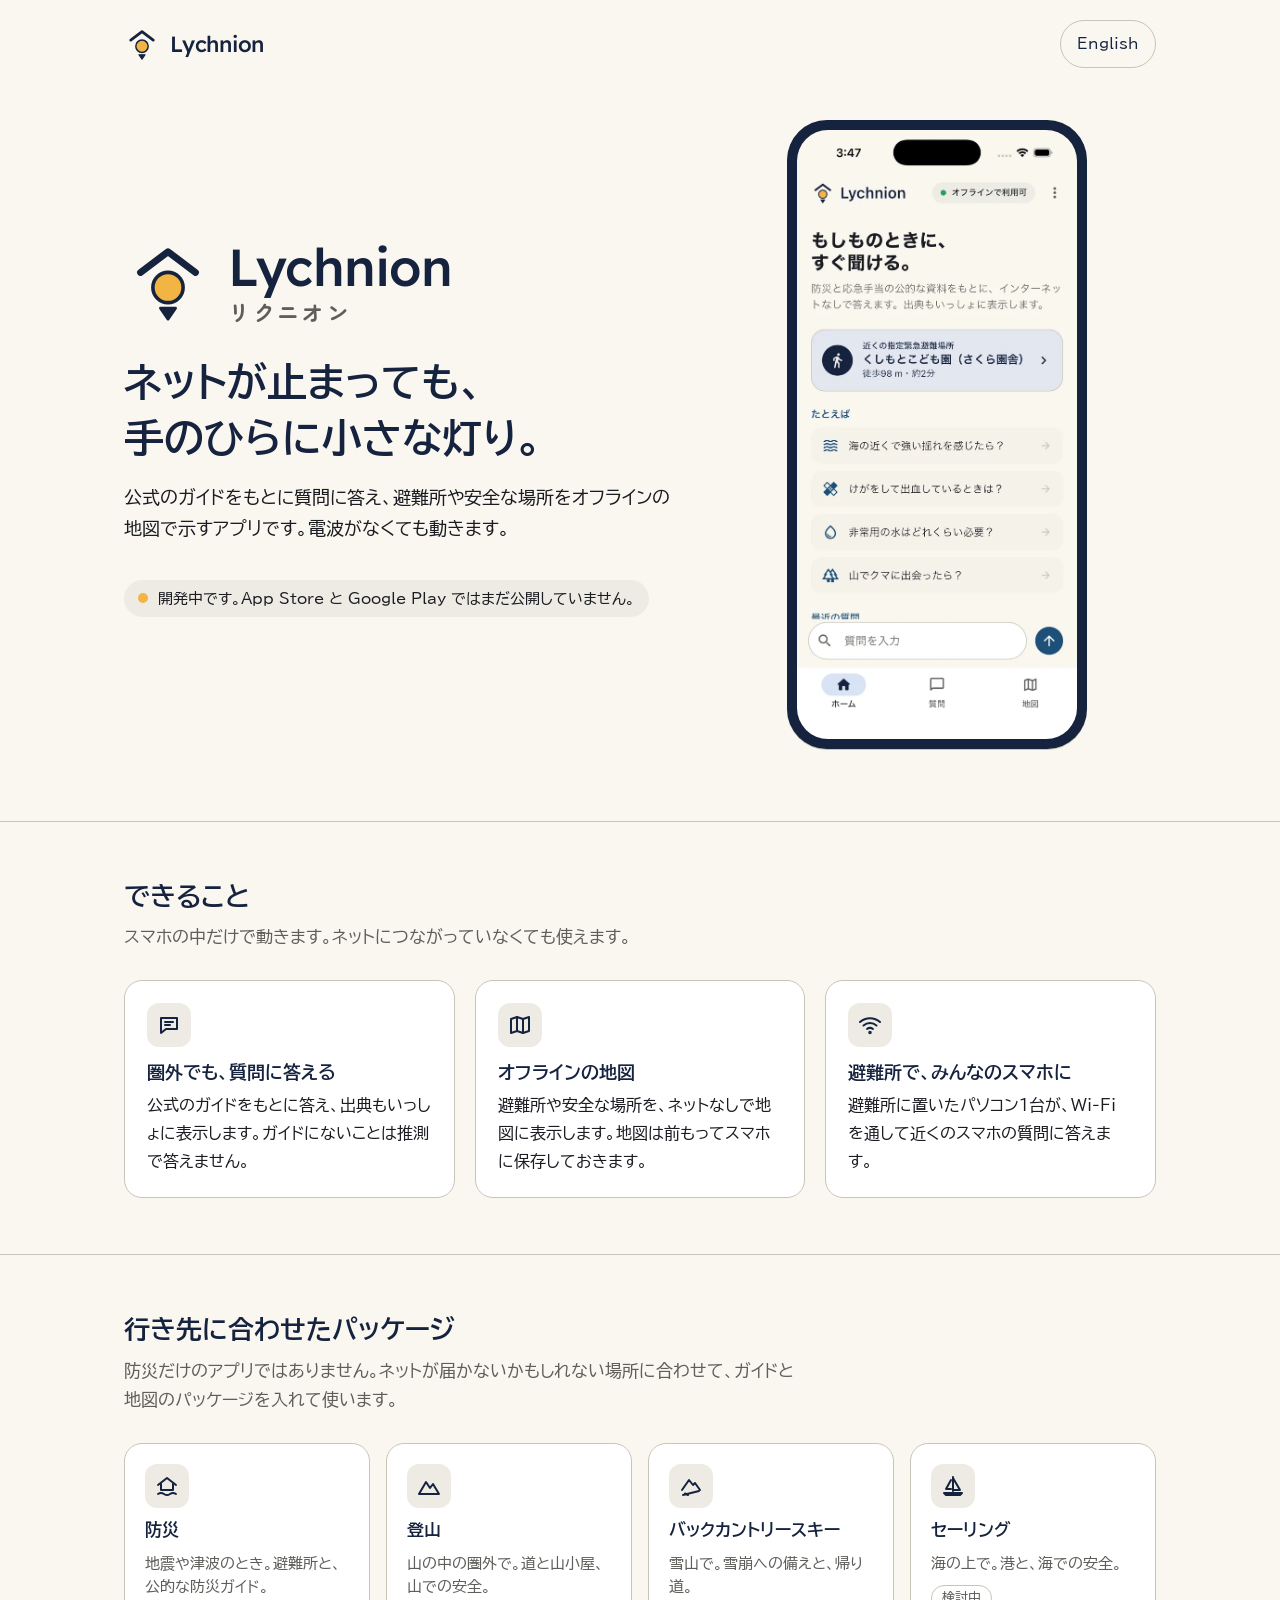
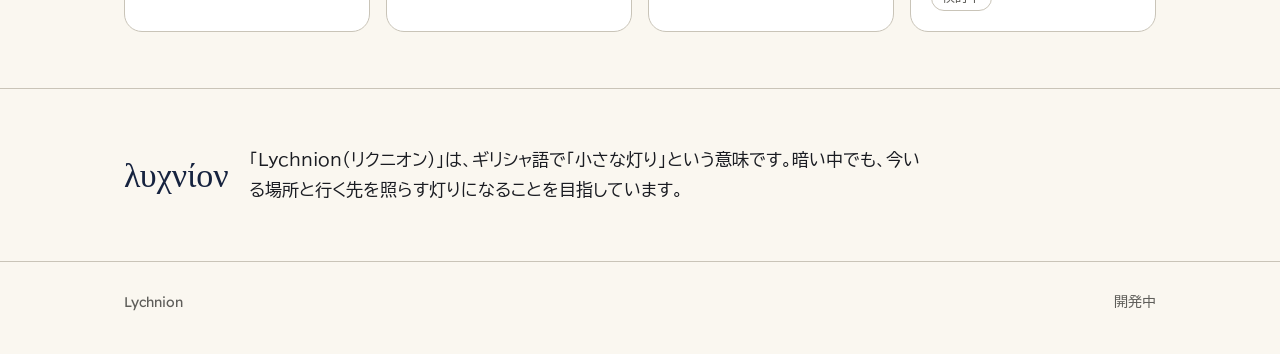
==== ja/index.html @ 4b14c9bc "Add temporary Lychnion landing page (en + ja)" ====
<!doctype html>
<html lang="ja">
<head>
<meta charset="utf-8">
<meta name="viewport" content="width=device-width, initial-scale=1">
<title>Lychnion（リクニオン）｜ネットが止まっても、手のひらに小さな灯り。</title>
<meta name="description" content="Lychnion（リクニオン）は、ネットがつながらなくても使えるお助けアプリです。公式のガイドをもとに質問に答え、避難所や安全な場所をオフライン地図で示します。開発中。">
<link rel="alternate" hreflang="ja" href="https://lychnion.github.io/ja/">
<link rel="alternate" hreflang="en" href="https://lychnion.github.io/">
<link rel="alternate" hreflang="x-default" href="https://lychnion.github.io/">
<meta property="og:type" content="website">
<meta property="og:site_name" content="Lychnion">
<meta property="og:title" content="Lychnion（リクニオン）">
<meta property="og:description" content="ネットが止まっても、手のひらに小さな灯り。公式ガイドから答え、オフライン地図で安全な場所を示すアプリ（開発中）。">
<meta property="og:url" content="https://lychnion.github.io/ja/">
<meta property="og:image" content="https://lychnion.github.io/assets/og-ja.png">
<meta property="og:locale" content="ja_JP">
<meta name="twitter:card" content="summary_large_image">
<meta name="theme-color" content="#FAF7F0" media="(prefers-color-scheme: light)">
<meta name="theme-color" content="#16233F" media="(prefers-color-scheme: dark)">
<link rel="icon" href="../assets/favicon.svg" type="image/svg+xml">
<link rel="icon" href="../assets/favicon-32.png" sizes="32x32" type="image/png">
<link rel="apple-touch-icon" href="../assets/apple-touch-icon.png">
<link rel="preconnect" href="https://fonts.googleapis.com">
<link rel="preconnect" href="https://fonts.gstatic.com" crossorigin>
<link rel="stylesheet" href="https://fonts.googleapis.com/css2?family=BIZ+UDPGothic:wght@400;700&family=Lexend:wght@400;500&display=swap">
<link rel="stylesheet" href="https://fonts.googleapis.com/css2?family=Zen+Maru+Gothic:wght@700&text=%E3%83%AA%E3%82%AF%E3%83%8B%E3%82%AA%E3%83%B3&display=swap">
<link rel="stylesheet" href="../assets/style.css">
</head>
<body>

<header class="wrap top">
  <a class="brand" href="./" aria-label="Lychnion ホーム">
    <svg class="mark" viewBox="0 0 64 64" width="36" height="36" aria-hidden="true"><path class="roof" d="M12 25 L32 10 L52 25"/><circle class="light" cx="32" cy="36" r="11"/><path class="pin" d="M26.5 51 H37.5 L32 59 Z"/></svg>
    Lychnion
  </a>
  <a class="lang" href="../" hreflang="en" lang="en">English</a>
</header>

<main>
  <div class="wrap hero">
    <div>
      <div class="lockup">
        <svg class="mark" viewBox="0 0 64 64" width="88" height="88" role="img" aria-label="Lychnion のマーク"><path class="roof" d="M12 25 L32 10 L52 25"/><circle class="light" cx="32" cy="36" r="11"/><path class="pin" d="M26.5 51 H37.5 L32 59 Z"/></svg>
        <div class="names">
          <span class="latin" lang="en">Lychnion</span>
          <span class="kana">リクニオン</span>
        </div>
      </div>
      <h1 class="tagline">ネットが止まっても、<br>手のひらに小さな灯り。</h1>
      <p class="lead">公式のガイドをもとに質問に答え、避難所や安全な場所をオフラインの地図で示すアプリです。電波がなくても動きます。</p>
      <p class="status"><span class="dot" aria-hidden="true"></span>開発中です。App Store と Google Play ではまだ公開していません。</p>
    </div>
    <div class="phone">
      <img src="../assets/phone-lychnion.webp" width="603" height="1311" alt="Lychnion のホーム画面。「もしものときに、すぐ聞ける。」の見出し、近くの指定緊急避難場所、質問の例が並んでいる。">
    </div>
  </div>

  <section>
    <div class="wrap">
      <h2>できること</h2>
      <p class="section-lead">スマホの中だけで動きます。ネットにつながっていなくても使えます。</p>
      <div class="grid">
        <div class="card">
          <div class="icon"><svg viewBox="0 0 24 24" aria-hidden="true"><path d="M4 5h16v11H9l-5 4z"/><path d="M8 9h8"/><path d="M8 12h5"/></svg></div>
          <h3>圏外でも、質問に答える</h3>
          <p>公式のガイドをもとに答え、出典もいっしょに表示します。ガイドにないことは推測で答えません。</p>
        </div>
        <div class="card">
          <div class="icon"><svg viewBox="0 0 24 24" aria-hidden="true"><path d="M9 4 3 6v14l6-2 6 2 6-2V4l-6 2z"/><path d="M9 4v14"/><path d="M15 6v14"/></svg></div>
          <h3>オフラインの地図</h3>
          <p>避難所や安全な場所を、ネットなしで地図に表示します。地図は前もってスマホに保存しておきます。</p>
        </div>
        <div class="card">
          <div class="icon"><svg viewBox="0 0 24 24" aria-hidden="true"><path d="M2 9a15 15 0 0 1 20 0"/><path d="M5.5 12.5a10 10 0 0 1 13 0"/><path d="M9 16a5 5 0 0 1 6 0"/><circle cx="12" cy="19.5" r="0.8"/></svg></div>
          <h3>避難所で、みんなのスマホに</h3>
          <p>避難所に置いたパソコン1台が、Wi‑Fi を通して近くのスマホの質問に答えます。</p>
        </div>
      </div>
    </div>
  </section>

  <section>
    <div class="wrap">
      <h2>行き先に合わせたパッケージ</h2>
      <p class="section-lead">防災だけのアプリではありません。ネットが届かないかもしれない場所に合わせて、ガイドと地図のパッケージを入れて使います。</p>
      <ul class="packages">
        <li>
          <div class="icon"><svg viewBox="0 0 24 24" aria-hidden="true"><path d="M3 11 12 4l9 7"/><path d="M6 10v6h12v-6"/><path d="M3 20c2-1.4 4-1.4 6 0s4 1.4 6 0 4-1.4 6 0"/></svg></div>
          <strong>防災</strong>
          <span>地震や津波のとき。避難所と、公的な防災ガイド。</span>
        </li>
        <li>
          <div class="icon"><svg viewBox="0 0 24 24" aria-hidden="true"><path d="M2 20 9 8l4 6 3-4 6 10z"/></svg></div>
          <strong>登山</strong>
          <span>山の中の圏外で。道と山小屋、山での安全。</span>
        </li>
        <li>
          <div class="icon"><svg viewBox="0 0 24 24" aria-hidden="true"><path d="M3 16 10 6l4 5 2-2 5 7"/><path d="M4 21 20 17"/><path d="M6 19.5 9 21"/></svg></div>
          <strong>バックカントリースキー</strong>
          <span>雪山で。雪崩への備えと、帰り道。</span>
        </li>
        <li>
          <div class="icon"><svg viewBox="0 0 24 24" aria-hidden="true"><path d="M12 3v14"/><path d="M12 4l7 12h-7"/><path d="M10 6 5 15h5"/><path d="M3 19h18l-2 2H5z"/></svg></div>
          <strong>セーリング</strong>
          <span>海の上で。港と、海での安全。</span>
          <span class="tag">検討中</span>
        </li>
      </ul>
    </div>
  </section>

  <section>
    <div class="wrap name-note">
      <span class="greek" lang="el">λυχνίον</span>
      <p>「Lychnion（リクニオン）」は、ギリシャ語で「小さな灯り」という意味です。暗い中でも、今いる場所と行く先を照らす灯りになることを目指しています。</p>
    </div>
  </section>
</main>

<footer>
  <div class="wrap">
    <span class="credit">Lychnion</span>
    <span>開発中</span>
  </div>
</footer>

</body>
</html>
---- assets/style.css ----
:root {
  --night: #16233F;
  --glow: #F2B544;
  --harbor: #1D4F7A;
  --sky: #9CC3EE;
  --paper: #FAF7F0;
  --ink: #1A1C22;
  --stone: #5F5E5A;
  --mist: #E6E2D8;
  --moon: #EDEBE4;

  --bg: var(--paper);
  --fg: var(--ink);
  --muted: var(--stone);
  --heading: var(--night);
  --card: #FFFFFF;
  --line: #C9C4B8;
  --link: var(--harbor);
  --chip: var(--moon);
  --mark-fg: var(--night);
  --mark-outline: 2.6px;
  --band: var(--night);
  --band-fg: var(--moon);
  --band-muted: #A9B0BF;
  color-scheme: light dark;
}

@media (prefers-color-scheme: dark) {
  :root {
    --bg: var(--night);
    --fg: var(--moon);
    --muted: #A9B0BF;
    --heading: var(--moon);
    --card: #1E2D4D;
    --line: #34446A;
    --link: var(--sky);
    --chip: #22314F;
    --mark-fg: var(--moon);
    --mark-outline: 0px;
    --band: #0F1930;
  }
}

* { box-sizing: border-box; }

html { -webkit-text-size-adjust: 100%; }

body {
  margin: 0;
  background: var(--bg);
  color: var(--fg);
  font-family: 'BIZ UDPGothic', 'Hiragino Sans', 'Noto Sans JP', sans-serif;
  font-size: 17px;
  line-height: 1.75;
}

html[lang="en"] body {
  font-family: 'Lexend', 'BIZ UDPGothic', sans-serif;
  font-weight: 400;
  line-height: 1.6;
}

a { color: var(--link); }
a:hover { color: var(--heading); }

.wrap {
  max-width: 1080px;
  margin: 0 auto;
  padding: 0 24px;
}

/* Header */
.top {
  display: flex;
  align-items: center;
  justify-content: space-between;
  gap: 16px;
  padding-top: 20px;
  padding-bottom: 20px;
}

.brand {
  display: flex;
  align-items: center;
  gap: 10px;
  color: var(--heading);
  text-decoration: none;
  font-family: 'Lexend', sans-serif;
  font-weight: 500;
  font-size: 22px;
  letter-spacing: -0.01em;
}

.lang {
  font-size: 15px;
  padding: 10px 16px;
  min-height: 44px;
  display: inline-flex;
  align-items: center;
  border: 1px solid var(--line);
  border-radius: 999px;
  text-decoration: none;
  color: var(--heading);
}
.lang:hover { background: var(--chip); color: var(--heading); }

/* Mark */
.mark .roof { fill: none; stroke: var(--mark-fg); stroke-width: 5; stroke-linecap: round; stroke-linejoin: round; }
.mark .light { fill: var(--glow); stroke: var(--night); stroke-width: var(--mark-outline); }
.mark .pin { fill: var(--mark-fg); stroke: var(--mark-fg); stroke-width: 2; stroke-linejoin: round; }

/* Hero */
.hero {
  display: grid;
  grid-template-columns: minmax(0, 1.25fr) minmax(0, 1fr);
  gap: 48px;
  align-items: center;
  padding-top: 32px;
  padding-bottom: 72px;
}

.lockup {
  display: flex;
  align-items: center;
  gap: 16px;
  margin-bottom: 28px;
}
.lockup .names { display: flex; flex-direction: column; gap: 6px; }
.lockup .latin {
  font-family: 'Lexend', sans-serif;
  font-weight: 500;
  font-size: 52px;
  line-height: 1;
  letter-spacing: -0.015em;
  color: var(--heading);
}
.lockup .kana {
  font-family: 'Zen Maru Gothic', sans-serif;
  font-weight: 700;
  font-size: 22px;
  letter-spacing: 0.12em;
  line-height: 1.1;
  color: var(--muted);
}

.tagline {
  margin: 0 0 16px;
  font-size: clamp(26px, 4.2vw, 40px);
  line-height: 1.4;
  font-weight: 700;
  color: var(--heading);
}
html[lang="en"] .tagline {
  font-family: 'Lexend', sans-serif;
  font-weight: 500;
  letter-spacing: -0.01em;
  line-height: 1.25;
  font-size: clamp(26px, 3.6vw, 36px);
}

.lead { margin: 0 0 20px; font-size: 18px; max-width: 34em; }

.status {
  display: inline-flex;
  align-items: center;
  gap: 10px;
  padding: 8px 14px;
  border-radius: 999px;
  background: var(--chip);
  color: var(--fg);
  font-size: 15px;
  line-height: 1.4;
}
.status .dot { width: 10px; height: 10px; border-radius: 50%; background: var(--glow); flex: none; }

.phone {
  justify-self: center;
  width: min(300px, 100%);
  border-radius: 40px;
  padding: 10px;
  background: var(--night);
  box-shadow: 0 1px 0 var(--line);
}
@media (prefers-color-scheme: dark) {
  .phone { background: #0B1426; outline: 1px solid var(--line); }
}
.phone img {
  display: block;
  width: 100%;
  height: auto;
  border-radius: 31px;
}

/* Sections */
section { padding: 56px 0; border-top: 1px solid var(--line); }

h2 {
  margin: 0 0 8px;
  font-size: 26px;
  line-height: 1.4;
  color: var(--heading);
}
html[lang="en"] h2 { font-family: 'Lexend', sans-serif; font-weight: 500; letter-spacing: -0.01em; }

.section-lead { margin: 0 0 28px; color: var(--muted); max-width: 40em; }

.grid {
  display: grid;
  grid-template-columns: repeat(3, minmax(0, 1fr));
  gap: 20px;
}

.card {
  background: var(--card);
  border: 1px solid var(--line);
  border-radius: 18px;
  padding: 22px;
}
.card h3 {
  margin: 12px 0 6px;
  font-size: 18px;
  line-height: 1.45;
  color: var(--heading);
}
html[lang="en"] .card h3 { font-family: 'Lexend', sans-serif; font-weight: 500; }
.card p { margin: 0; font-size: 16px; }

.icon {
  width: 44px;
  height: 44px;
  border-radius: 12px;
  background: var(--chip);
  display: flex;
  align-items: center;
  justify-content: center;
}
.icon svg { width: 24px; height: 24px; fill: none; stroke: var(--heading); stroke-width: 2; stroke-linecap: round; stroke-linejoin: round; }

.packages {
  list-style: none;
  margin: 0;
  padding: 0;
  display: grid;
  grid-template-columns: repeat(4, minmax(0, 1fr));
  gap: 16px;
}
.packages li {
  display: flex;
  flex-direction: column;
  gap: 10px;
  background: var(--card);
  border: 1px solid var(--line);
  border-radius: 18px;
  padding: 20px;
}
.packages strong { color: var(--heading); font-size: 17px; line-height: 1.4; }
.packages span { font-size: 15px; color: var(--muted); line-height: 1.55; }
.packages .tag {
  align-self: flex-start;
  font-size: 13px;
  padding: 2px 10px;
  border-radius: 999px;
  border: 1px solid var(--line);
  color: var(--muted);
}

.name-note { display: flex; gap: 20px; align-items: center; }
.name-note .greek {
  font-family: 'Lexend', serif;
  font-size: 34px;
  color: var(--heading);
  white-space: nowrap;
}
.name-note p { margin: 0; max-width: 40em; }

/* Footer */
footer {
  border-top: 1px solid var(--line);
  padding: 28px 0 40px;
  font-size: 14px;
  color: var(--muted);
}
footer .wrap { display: flex; justify-content: space-between; gap: 12px 24px; flex-wrap: wrap; }
footer .credit { font-family: 'Lexend', sans-serif; }

/* Phone width */
@media (max-width: 820px) {
  .hero { grid-template-columns: 1fr; gap: 40px; padding-bottom: 56px; }
  .grid { grid-template-columns: 1fr; }
  .packages { grid-template-columns: repeat(2, minmax(0, 1fr)); }
}

@media (max-width: 480px) {
  .wrap { padding: 0 16px; }
  body { font-size: 16px; }
  .lockup .latin { font-size: 40px; }
  .lockup svg { width: 64px; height: 64px; }
  .packages { grid-template-columns: 1fr; }
  .name-note { flex-direction: column; align-items: flex-start; gap: 8px; }
  section { padding: 44px 0; }
}
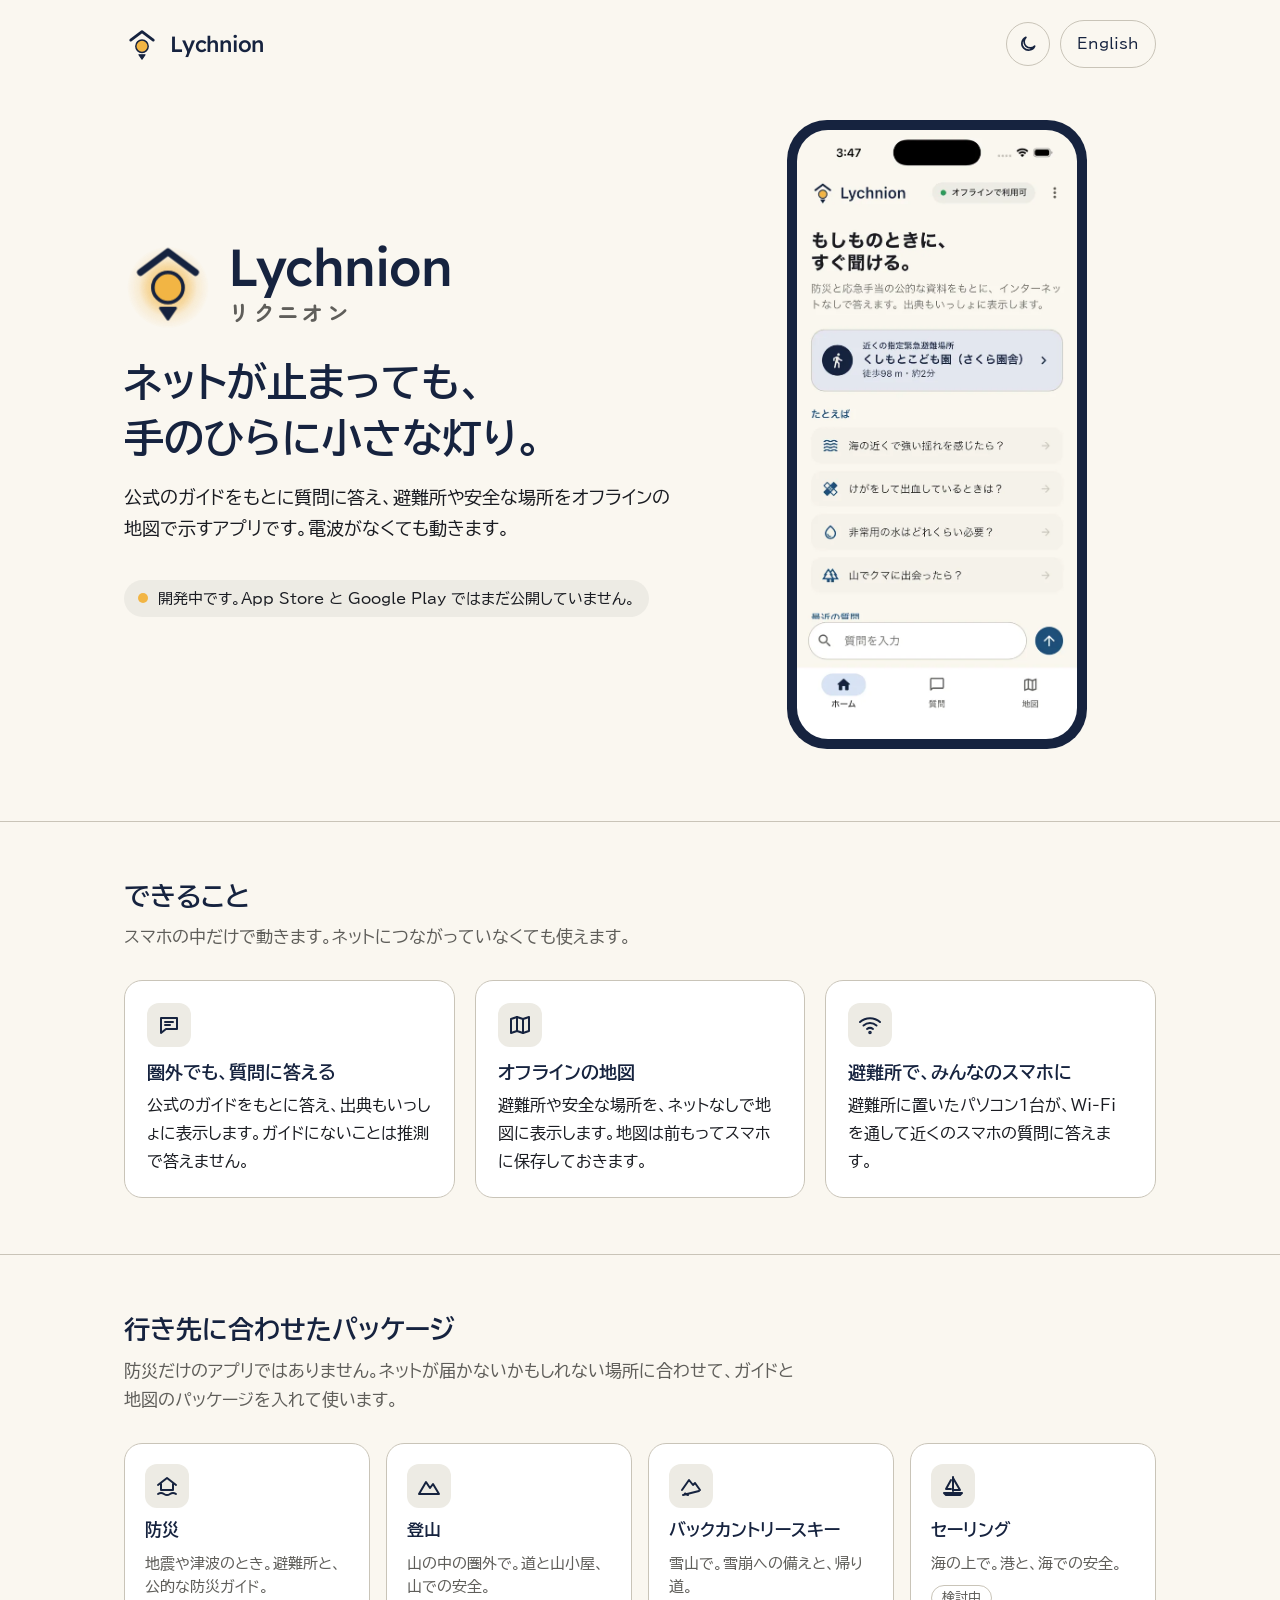
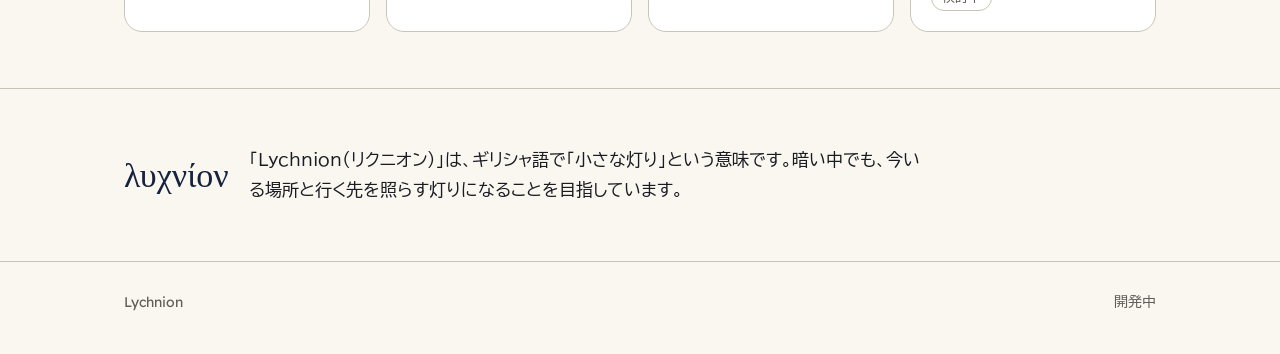
==== commit 570d218d: "Add glowing mark and light/dark theme toggle" ====
--- a/ja/index.html
+++ b/ja/index.html
@@ -23,6 +23,7 @@
 <link rel="apple-touch-icon" href="../assets/apple-touch-icon.png">
 <link rel="preconnect" href="https://fonts.googleapis.com">
 <link rel="preconnect" href="https://fonts.gstatic.com" crossorigin>
+<script>try{var t=localStorage.getItem('theme');if(t==='light'||t==='dark')document.documentElement.dataset.theme=t}catch(e){}</script>
 <link rel="stylesheet" href="https://fonts.googleapis.com/css2?family=BIZ+UDPGothic:wght@400;700&family=Lexend:wght@400;500&display=swap">
 <link rel="stylesheet" href="https://fonts.googleapis.com/css2?family=Zen+Maru+Gothic:wght@700&text=%E3%83%AA%E3%82%AF%E3%83%8B%E3%82%AA%E3%83%B3&display=swap">
 <link rel="stylesheet" href="../assets/style.css">
@@ -34,14 +35,20 @@
     <svg class="mark" viewBox="0 0 64 64" width="36" height="36" aria-hidden="true"><path class="roof" d="M12 25 L32 10 L52 25"/><circle class="light" cx="32" cy="36" r="11"/><path class="pin" d="M26.5 51 H37.5 L32 59 Z"/></svg>
     Lychnion
   </a>
-  <a class="lang" href="../" hreflang="en" lang="en">English</a>
+  <div class="actions">
+    <button class="theme-toggle" type="button" data-label-dark="ダークモードに切り替え" data-label-light="ライトモードに切り替え" aria-label="ダークモードに切り替え">
+      <svg class="moon" viewBox="0 0 24 24" aria-hidden="true"><path d="M20 14.5A8 8 0 1 1 9.5 4a6.5 6.5 0 0 0 10.5 10.5z"/></svg>
+      <svg class="sun" viewBox="0 0 24 24" aria-hidden="true"><circle cx="12" cy="12" r="4"/><path d="M12 2v2M12 20v2M4.9 4.9l1.4 1.4M17.7 17.7l1.4 1.4M2 12h2M20 12h2M4.9 19.1l1.4-1.4M17.7 6.3l1.4-1.4"/></svg>
+    </button>
+    <a class="lang" href="../" hreflang="en" lang="en">English</a>
+  </div>
 </header>
 
 <main>
   <div class="wrap hero">
     <div>
       <div class="lockup">
-        <svg class="mark" viewBox="0 0 64 64" width="88" height="88" role="img" aria-label="Lychnion のマーク"><path class="roof" d="M12 25 L32 10 L52 25"/><circle class="light" cx="32" cy="36" r="11"/><path class="pin" d="M26.5 51 H37.5 L32 59 Z"/></svg>
+        <svg class="mark glow" viewBox="0 0 64 64" width="88" height="88" role="img" aria-label="Lychnion のマーク"><defs><radialGradient id="lxglow"><stop offset="0" stop-color="#FFD27A"/><stop offset="0.5" stop-color="#F2B544" stop-opacity="0.75"/><stop offset="1" stop-color="#F2B544" stop-opacity="0"/></radialGradient></defs><g class="halos"><circle class="lx halo2" cx="32" cy="36" r="30" fill="url(#lxglow)" opacity="0.45"/><circle class="lx halo" cx="32" cy="36" r="21" fill="url(#lxglow)" opacity="0.75"/></g><path class="lx roof" d="M12 25 L32 10 L52 25"/><circle class="lx core light" cx="32" cy="36" r="11"/><path class="lx pin" d="M26.5 51 H37.5 L32 59 Z"/></svg>
         <div class="names">
           <span class="latin" lang="en">Lychnion</span>
           <span class="kana">リクニオン</span>
@@ -125,5 +132,22 @@
   </div>
 </footer>
 
+<script>
+(function () {
+  var root = document.documentElement;
+  var btn = document.querySelector('.theme-toggle');
+  var mq = window.matchMedia('(prefers-color-scheme: dark)');
+  function isDark() { return root.dataset.theme ? root.dataset.theme === 'dark' : mq.matches; }
+  function label() { btn.setAttribute('aria-label', isDark() ? btn.dataset.labelLight : btn.dataset.labelDark); }
+  btn.addEventListener('click', function () {
+    var next = isDark() ? 'light' : 'dark';
+    root.dataset.theme = next;
+    try { localStorage.setItem('theme', next); } catch (e) {}
+    label();
+  });
+  mq.addEventListener('change', label);
+  label();
+})();
+</script>
 </body>
 </html>
--- a/assets/style.css
+++ b/assets/style.css
@@ -19,14 +19,16 @@
   --chip: var(--moon);
   --mark-fg: var(--night);
   --mark-outline: 2.6px;
-  --band: var(--night);
-  --band-fg: var(--moon);
-  --band-muted: #A9B0BF;
-  color-scheme: light dark;
+  --phone-bg: var(--night);
+  --phone-ring: transparent;
+  --show-sun: none;
+  --show-moon: inline;
+  --glow-strength: 0.85;
+  color-scheme: light;
 }
 
 @media (prefers-color-scheme: dark) {
-  :root {
+  :root:not([data-theme="light"]) {
     --bg: var(--night);
     --fg: var(--moon);
     --muted: #A9B0BF;
@@ -37,8 +39,32 @@
     --chip: #22314F;
     --mark-fg: var(--moon);
     --mark-outline: 0px;
-    --band: #0F1930;
+    --phone-bg: #0B1426;
+    --phone-ring: var(--line);
+    --show-sun: inline;
+    --show-moon: none;
+    --glow-strength: 1;
+    color-scheme: dark;
   }
+}
+
+:root[data-theme="dark"] {
+  --bg: var(--night);
+  --fg: var(--moon);
+  --muted: #A9B0BF;
+  --heading: var(--moon);
+  --card: #1E2D4D;
+  --line: #34446A;
+  --link: var(--sky);
+  --chip: #22314F;
+  --mark-fg: var(--moon);
+  --mark-outline: 0px;
+  --phone-bg: #0B1426;
+  --phone-ring: var(--line);
+  --show-sun: inline;
+  --show-moon: none;
+  --glow-strength: 1;
+  color-scheme: dark;
 }
 
 * { box-sizing: border-box; }
@@ -91,6 +117,27 @@
   letter-spacing: -0.01em;
 }
 
+.actions { display: flex; align-items: center; gap: 10px; }
+
+.theme-toggle {
+  width: 44px;
+  height: 44px;
+  display: inline-flex;
+  align-items: center;
+  justify-content: center;
+  padding: 0;
+  border: 1px solid var(--line);
+  border-radius: 999px;
+  background: transparent;
+  color: var(--heading);
+  cursor: pointer;
+}
+.theme-toggle:hover { background: var(--chip); }
+.theme-toggle:focus-visible, .lang:focus-visible { outline: 2px solid var(--link); outline-offset: 2px; }
+.theme-toggle svg { width: 20px; height: 20px; fill: none; stroke: currentColor; stroke-width: 2; stroke-linecap: round; stroke-linejoin: round; }
+.theme-toggle .sun { display: var(--show-sun); }
+.theme-toggle .moon { display: var(--show-moon); }
+
 .lang {
   font-size: 15px;
   padding: 10px 16px;
@@ -108,6 +155,25 @@
 .mark .roof { fill: none; stroke: var(--mark-fg); stroke-width: 5; stroke-linecap: round; stroke-linejoin: round; }
 .mark .light { fill: var(--glow); stroke: var(--night); stroke-width: var(--mark-outline); }
 .mark .pin { fill: var(--mark-fg); stroke: var(--mark-fg); stroke-width: 2; stroke-linejoin: round; }
+
+/* Glowing light (brand motion: switch on, then a slow living glow that settles) */
+.glow { overflow: visible; }
+.glow .lx { transform-box: fill-box; transform-origin: center; }
+.glow .halos { opacity: var(--glow-strength); }
+.glow .core { animation: lx-on 1.1s cubic-bezier(.2,.8,.2,1) both; }
+.glow .roof { animation: lx-roof 0.9s ease-out 0.25s both; }
+.glow .pin { animation: lx-pin 0.9s ease-out 0.4s both; }
+.glow .halo { animation: lx-halo-in 1.2s ease-out 0.3s both, lx-halo 3.6s ease-in-out 1.5s 8; }
+.glow .halo2 { animation: lx-halo-in 1.6s ease-out 0.5s both, lx-halo2 4.2s ease-in-out 2.1s 7; }
+@keyframes lx-on { 0% { opacity: 0; transform: scale(.2); } 60% { opacity: 1; transform: scale(1.08); } 100% { opacity: 1; transform: scale(1); } }
+@keyframes lx-roof { from { opacity: 0; transform: translateY(5px); } to { opacity: 1; transform: none; } }
+@keyframes lx-pin { from { opacity: 0; transform: translateY(-5px); } to { opacity: 1; transform: none; } }
+@keyframes lx-halo-in { from { opacity: 0; transform: scale(.5); } }
+@keyframes lx-halo { 0%, 100% { transform: scale(1); opacity: .75; } 30% { transform: scale(1.06); opacity: .95; } 55% { transform: scale(1.01); opacity: .72; } 80% { transform: scale(1.05); opacity: .9; } }
+@keyframes lx-halo2 { 0%, 100% { transform: scale(1); opacity: .45; } 45% { transform: scale(1.1); opacity: .6; } 75% { transform: scale(1.03); opacity: .4; } }
+@media (prefers-reduced-motion: reduce) {
+  .glow .core, .glow .roof, .glow .pin, .glow .halo, .glow .halo2 { animation: none; }
+}
 
 /* Hero */
 .hero {
@@ -178,11 +244,8 @@
   width: min(300px, 100%);
   border-radius: 40px;
   padding: 10px;
-  background: var(--night);
-  box-shadow: 0 1px 0 var(--line);
-}
-@media (prefers-color-scheme: dark) {
-  .phone { background: #0B1426; outline: 1px solid var(--line); }
+  background: var(--phone-bg);
+  outline: 1px solid var(--phone-ring);
 }
 .phone img {
   display: block;
@@ -291,7 +354,8 @@
 }
 
 @media (max-width: 480px) {
-  .wrap { padding: 0 16px; }
+  .wrap { padding-left: 16px; padding-right: 16px; }
+  .hero { padding-top: 16px; }
   body { font-size: 16px; }
   .lockup .latin { font-size: 40px; }
   .lockup svg { width: 64px; height: 64px; }
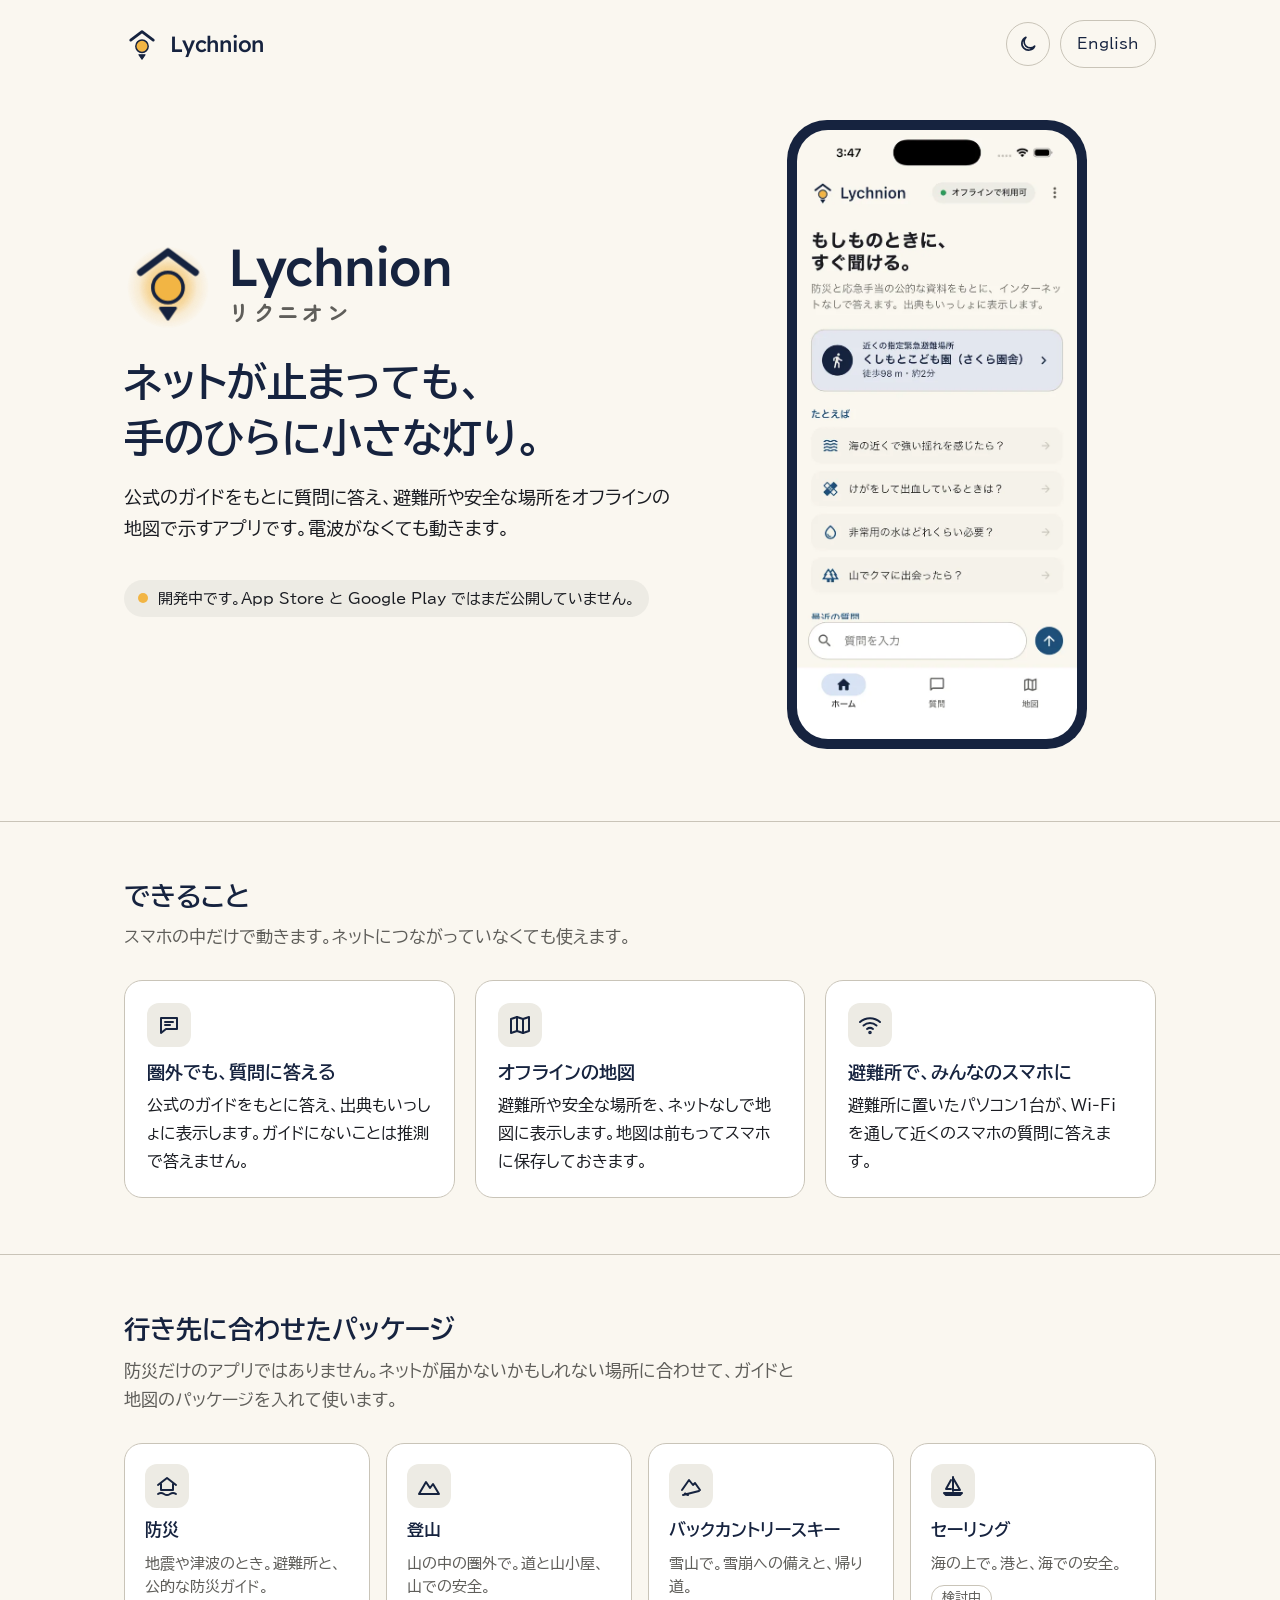
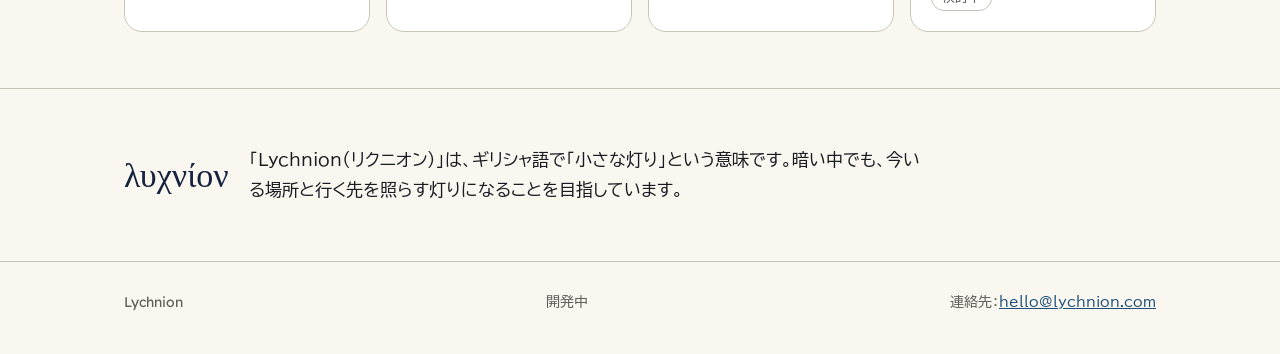
==== commit 40802e31: "Footer: contact address hello@lychnion.com Signed-off-by: Daniel Kastl <daniel.kastl@gmail.com>" ====
--- a/ja/index.html
+++ b/ja/index.html
@@ -5,15 +5,16 @@
 <meta name="viewport" content="width=device-width, initial-scale=1">
 <title>Lychnion（リクニオン）｜ネットが止まっても、手のひらに小さな灯り。</title>
 <meta name="description" content="Lychnion（リクニオン）は、ネットがつながらなくても使えるお助けアプリです。公式のガイドをもとに質問に答え、避難所や安全な場所をオフライン地図で示します。開発中。">
-<link rel="alternate" hreflang="ja" href="https://lychnion.github.io/ja/">
-<link rel="alternate" hreflang="en" href="https://lychnion.github.io/">
-<link rel="alternate" hreflang="x-default" href="https://lychnion.github.io/">
+<link rel="canonical" href="https://lychnion.com/ja/">
+<link rel="alternate" hreflang="ja" href="https://lychnion.com/ja/">
+<link rel="alternate" hreflang="en" href="https://lychnion.com/">
+<link rel="alternate" hreflang="x-default" href="https://lychnion.com/">
 <meta property="og:type" content="website">
 <meta property="og:site_name" content="Lychnion">
 <meta property="og:title" content="Lychnion（リクニオン）">
 <meta property="og:description" content="ネットが止まっても、手のひらに小さな灯り。公式ガイドから答え、オフライン地図で安全な場所を示すアプリ（開発中）。">
-<meta property="og:url" content="https://lychnion.github.io/ja/">
-<meta property="og:image" content="https://lychnion.github.io/assets/og-ja.png">
+<meta property="og:url" content="https://lychnion.com/ja/">
+<meta property="og:image" content="https://lychnion.com/assets/og-ja.png">
 <meta property="og:locale" content="ja_JP">
 <meta name="twitter:card" content="summary_large_image">
 <meta name="theme-color" content="#FAF7F0" media="(prefers-color-scheme: light)">
@@ -129,6 +130,7 @@
   <div class="wrap">
     <span class="credit">Lychnion</span>
     <span>開発中</span>
+    <span>連絡先：<a href="mailto:hello@lychnion.com">hello@lychnion.com</a></span>
   </div>
 </footer>
 
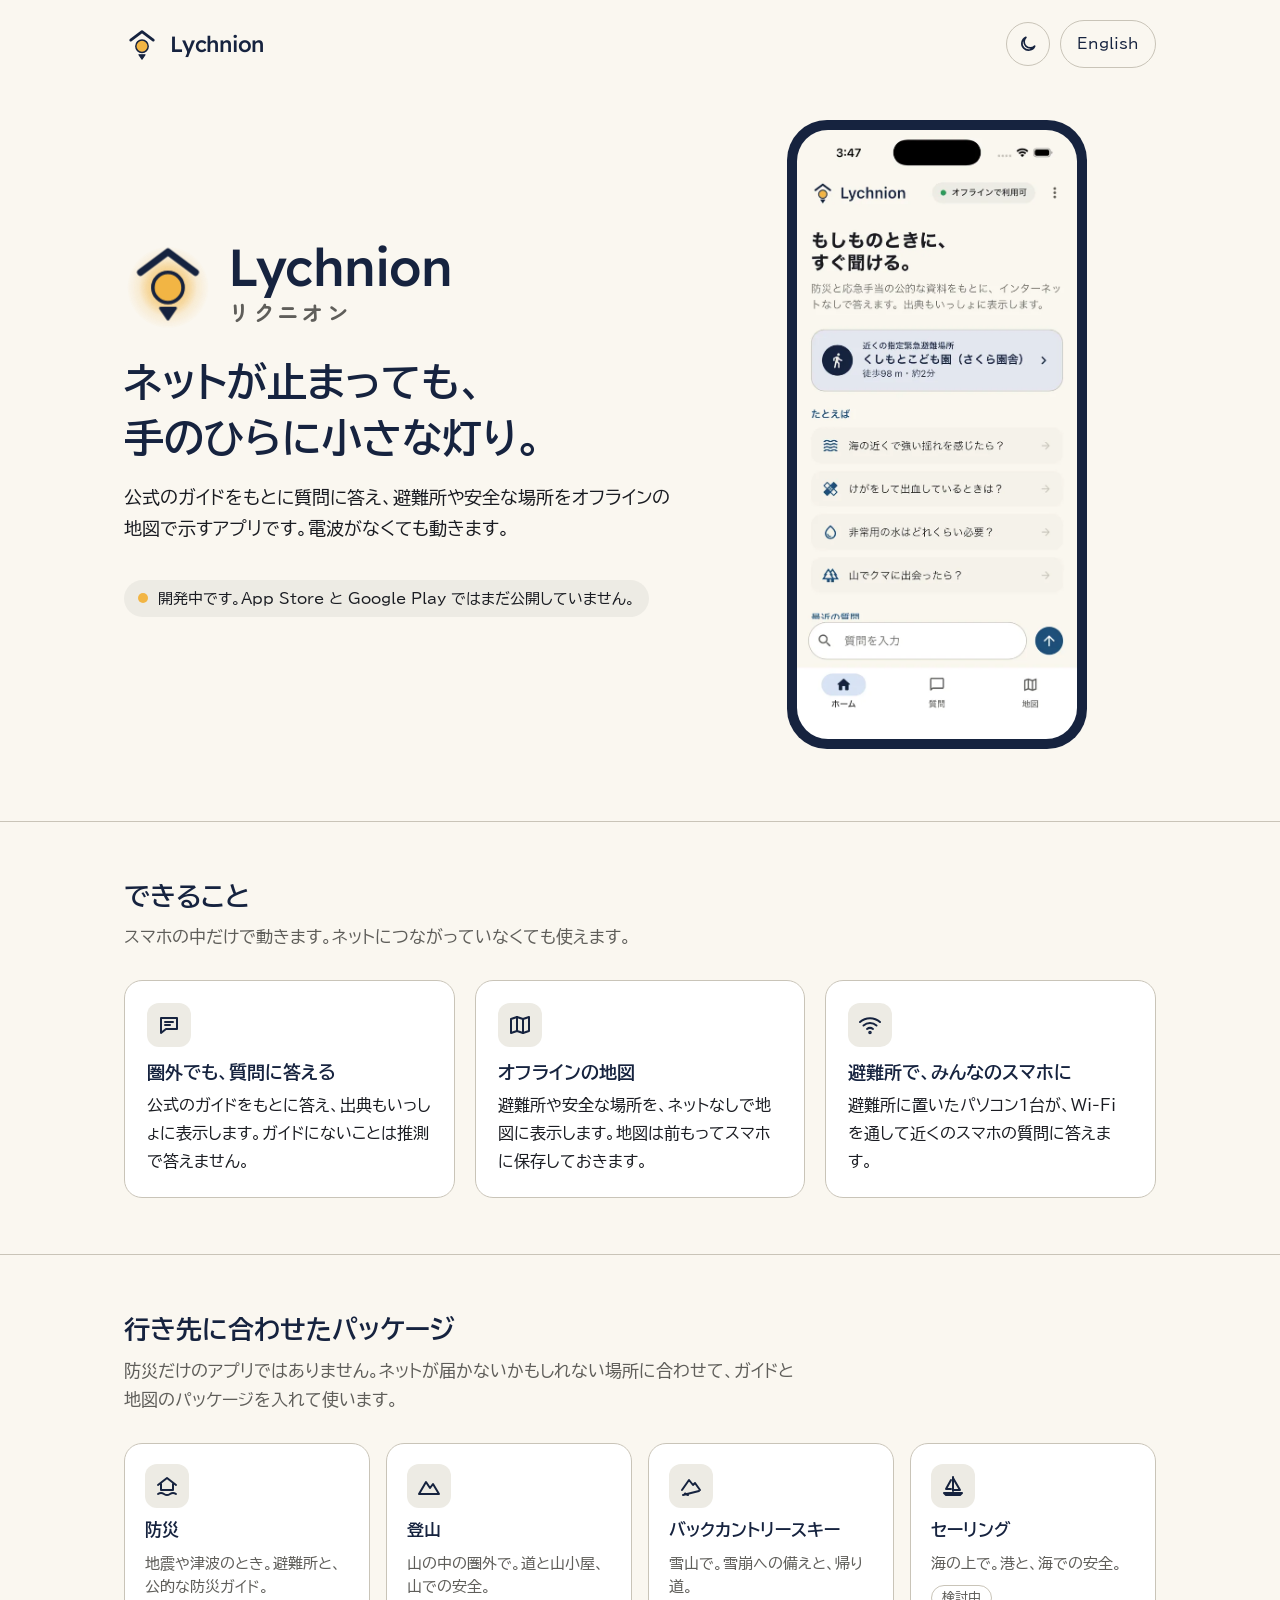
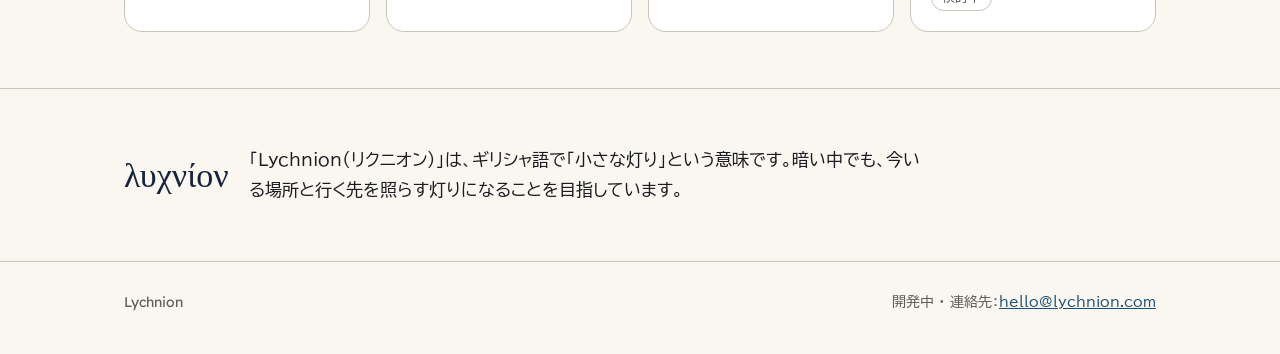
==== commit 8299cab8: "Footer: keep two items so the layout stays as before Signed-off-by: Daniel Kastl <daniel.kastl@gmail" ====
--- a/ja/index.html
+++ b/ja/index.html
@@ -129,8 +129,7 @@
 <footer>
   <div class="wrap">
     <span class="credit">Lychnion</span>
-    <span>開発中</span>
-    <span>連絡先：<a href="mailto:hello@lychnion.com">hello@lychnion.com</a></span>
+    <span>開発中 · 連絡先：<a href="mailto:hello@lychnion.com">hello@lychnion.com</a></span>
   </div>
 </footer>
 
